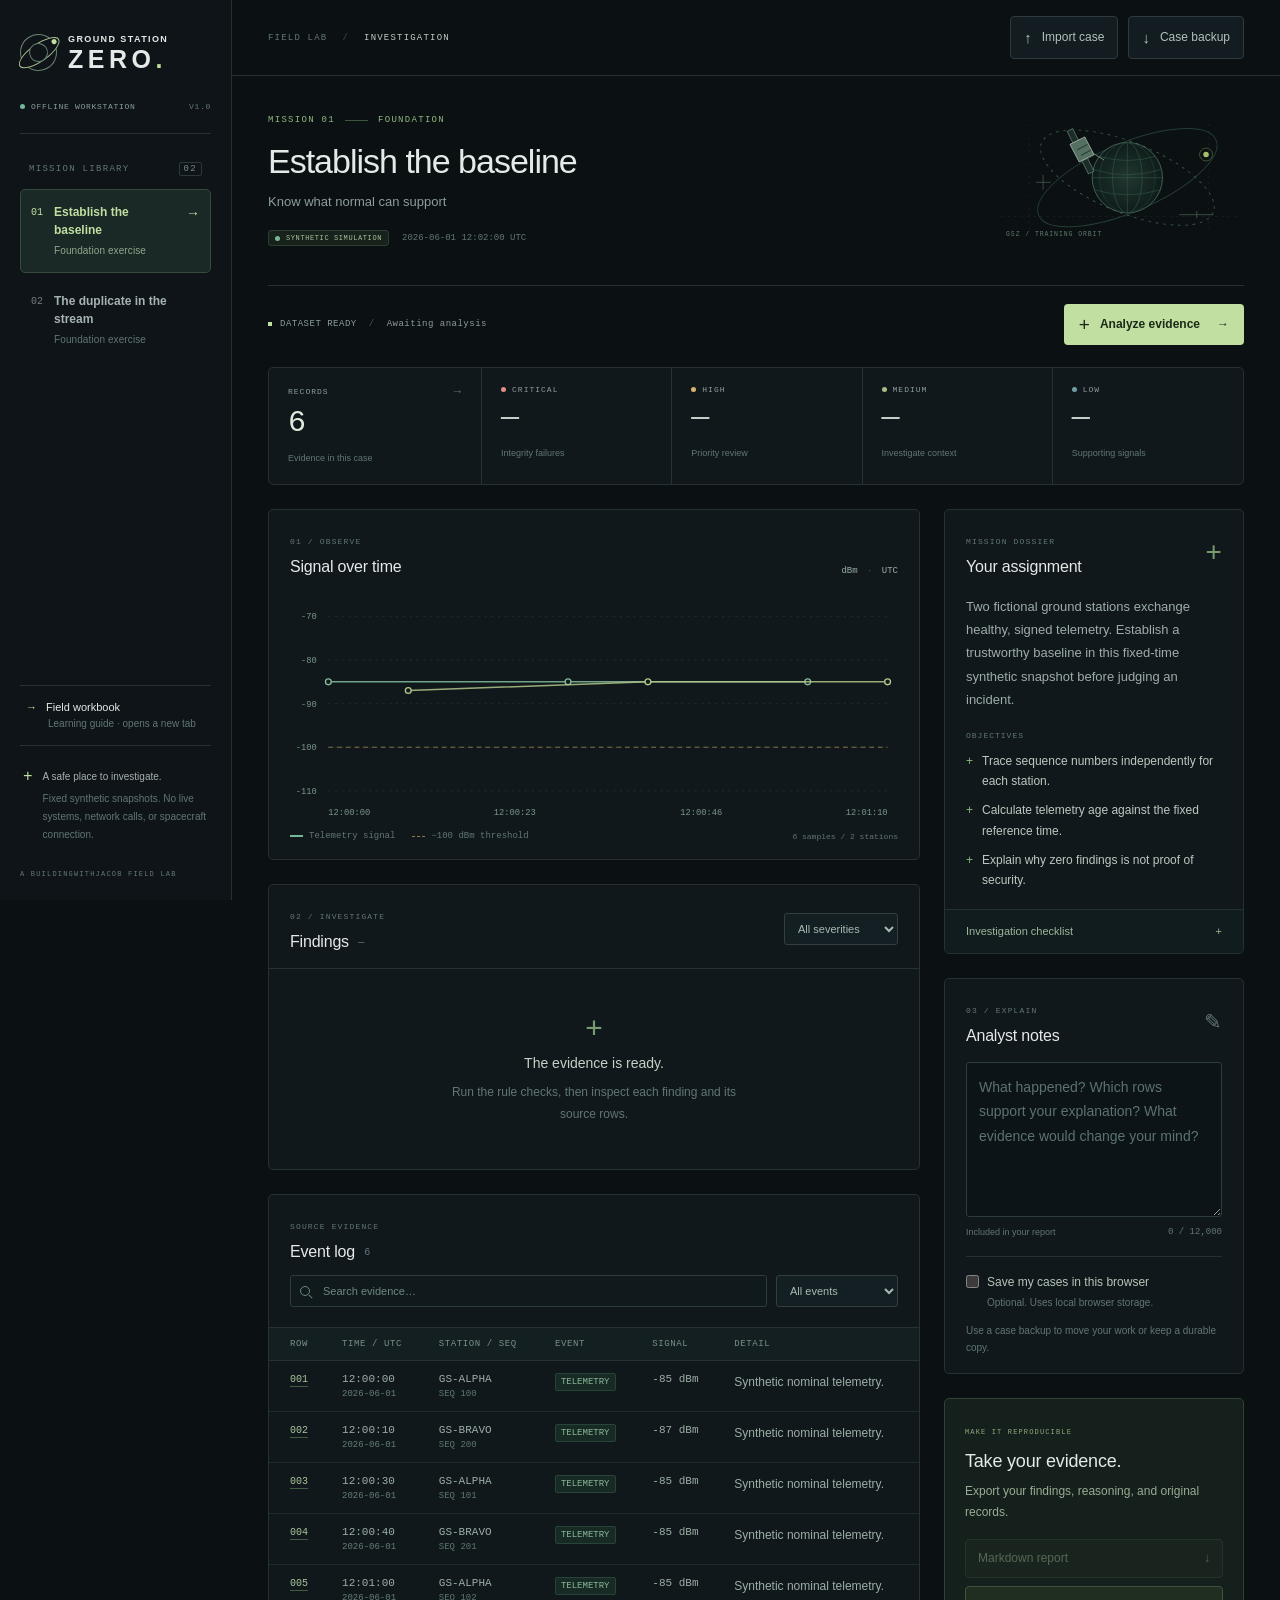
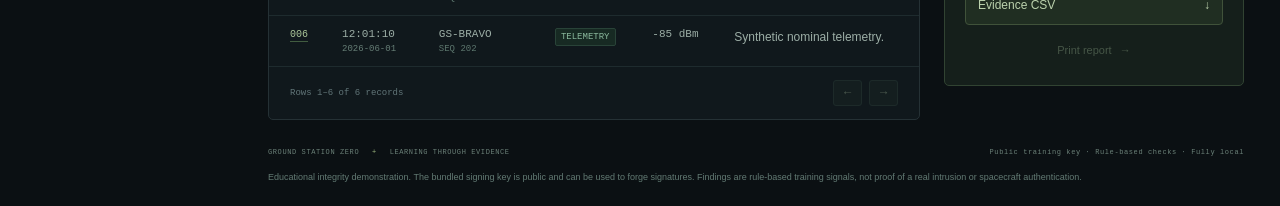
==== ground-station-zero-sample/index.html @ 4119fd0b "feat: add Ground Station Zero preview and free learning sample" ====
<!doctype html>
<html lang="en">
<head>
  <meta charset="utf-8">
  <meta name="viewport" content="width=device-width, initial-scale=1">
  <meta name="theme-color" content="#0b1013">
  <meta name="description" content="An offline, synthetic ground station security investigation lab.">
  <title>Ground Station Zero — Investigation workstation</title>
  <link rel="stylesheet" href="styles.css">
  <script src="lib/engine.js" defer></script>
  <script src="scenarios/catalog.js" defer></script>
  <script src="app.js" defer></script>
</head>
<body>
  <a class="skip-link" href="#main">Skip to investigation</a>
  <div class="app-shell">
    <aside class="sidebar" aria-label="Mission navigation">
      <a class="brand" href="#main" aria-label="Ground Station Zero, return to first mission">
        <span class="brand-mark" aria-hidden="true"><span></span></span>
        <span>GROUND STATION <strong>ZERO<span class="brand-period">.</span></strong></span>
      </a>
      <div class="workspace-label"><span class="live-dot" aria-hidden="true"></span> OFFLINE WORKSTATION <span class="version">V1.0</span></div>
      <div class="nav-heading">MISSION LIBRARY <span id="mission-count">—</span></div>
      <nav id="mission-list" aria-label="Training missions"></nav>
      <div id="imported-nav" hidden><div class="nav-heading imported-heading">YOUR CASES</div><nav id="import-list" aria-label="Imported cases"></nav></div>
      <div class="sidebar-bottom">
        <a class="resource-link" href="docs/workbook.html" target="_blank" rel="noopener"><span aria-hidden="true">→</span> Field workbook <span class="resource-note">Learning guide · opens a new tab</span></a>
        <div class="simulation-note"><span class="mini-cross" aria-hidden="true">+</span><div><strong>A safe place to investigate.</strong><p>Fixed synthetic snapshots. No live systems, network calls, or spacecraft connection.</p></div></div>
        <div class="maker">A BUILDINGWITHJACOB FIELD LAB</div>
      </div>
    </aside>

    <main id="main" class="main" tabindex="-1">
      <header class="topbar">
        <div class="breadcrumb">FIELD LAB <span>/</span> <strong>INVESTIGATION</strong></div>
        <div class="topbar-actions">
          <input type="file" id="import-file" accept="application/json,.json" hidden>
          <button class="button button-quiet" id="import-button"><span aria-hidden="true">↑</span> Import case</button>
          <button class="button button-quiet" id="backup-button"><span aria-hidden="true">↓</span> Case backup</button>
        </div>
      </header>

      <div class="content">
        <section class="mission-header" aria-labelledby="mission-title">
          <div class="mission-heading">
            <div class="eyebrow"><span id="mission-number">MISSION LIBRARY</span><span class="eyebrow-line"></span><span id="difficulty">LOADING</span></div>
            <h1 id="mission-title">Preparing workstation…</h1>
            <p id="mission-subtitle" class="mission-subtitle">Inspect the evidence. Build an explanation.</p>
            <div class="mission-badges"><span class="tag"><span class="small-dot" aria-hidden="true"></span> SYNTHETIC SIMULATION</span><span class="reference-time" id="reference-time">Fixed-time snapshot</span></div>
          </div>
          <div class="orbit" aria-hidden="true">
            <svg viewBox="0 0 270 140" xmlns="http://www.w3.org/2000/svg">
              <defs><radialGradient id="globe-fill"><stop stop-color="#253b34"/><stop offset="1" stop-color="#101e1c"/></radialGradient></defs>
              <path d="M8 114H262M38 14V133M232 14V133" stroke="#24312f" stroke-width=".7" stroke-dasharray="2 5"/>
              <ellipse cx="144" cy="72" rx="104" ry="37" fill="none" stroke="#274238" transform="rotate(-23 144 72)"/>
              <ellipse cx="144" cy="72" rx="100" ry="38" fill="none" stroke="#3d5b4b" stroke-dasharray="3 5" transform="rotate(22 144 72)"/>
              <circle cx="144" cy="72" r="38" fill="url(#globe-fill)" stroke="#5d8170" stroke-width=".8"/>
              <ellipse cx="144" cy="72" rx="16" ry="38" fill="none" stroke="#3a5b4c" stroke-width=".7"/><ellipse cx="144" cy="72" rx="30" ry="38" fill="none" stroke="#294638" stroke-width=".7"/>
              <path d="M107 63Q144 75 181 63M108 85Q144 96 180 85M114 49Q144 58 174 49" fill="none" stroke="#365a47" stroke-width=".7"/>
              <path d="M144 34V110M106 72H182" stroke="#365a47" stroke-width=".7"/>
              <path d="M79 22l6-3 7 14-6 3zM95 54l6-3 7 14-6 3z" fill="#1d3029" stroke="#729082" stroke-width=".8"/>
              <path d="M82 36l16-8 10 19-16 8z" fill="#5c7969" stroke="#c5d6cb" stroke-width=".8"/><path d="M90 42l11-6M94 48l11-6" stroke="#0e2118" stroke-width=".8"/>
              <path d="M106 45l13 8" stroke="#9ab4a4" stroke-width=".8"/>
              <circle cx="229" cy="47" r="3" fill="#b6cd75"/><circle cx="229" cy="47" r="7" fill="none" stroke="#739353" stroke-width=".6"/>
              <path d="M200 112h37M219 108v8M45 77h16M53 69v16" stroke="#526956" stroke-width=".8"/>
              <text x="13" y="135" fill="#688373" font-size="7" font-family="monospace" letter-spacing="1">GSZ / TRAINING ORBIT</text>
            </svg>
          </div>
        </section>

        <div class="status-line"><span id="case-status"><span class="status-square" aria-hidden="true"></span> DATASET READY <span class="status-divider">/</span> Awaiting analysis</span><button id="analyze-button" class="button button-primary"><span aria-hidden="true">+</span> Analyze evidence <span aria-hidden="true">→</span></button></div>
        <div id="notice" class="notice" role="status" aria-live="polite" hidden></div>
        <div id="fatal-error" class="fatal-error" role="alert" hidden></div>

        <section class="metrics" aria-label="Analysis summary">
          <div class="metric records"><div class="metric-label">RECORDS <span aria-hidden="true">→</span></div><strong id="stat-records">—</strong><span class="metric-foot">Evidence in this case</span></div>
          <div class="metric"><div class="metric-label"><span class="severity-dot critical-dot" aria-hidden="true"></span> CRITICAL</div><strong id="stat-critical">—</strong><span class="metric-foot">Integrity failures</span></div>
          <div class="metric"><div class="metric-label"><span class="severity-dot high-dot" aria-hidden="true"></span> HIGH</div><strong id="stat-high">—</strong><span class="metric-foot">Priority review</span></div>
          <div class="metric"><div class="metric-label"><span class="severity-dot medium-dot" aria-hidden="true"></span> MEDIUM</div><strong id="stat-medium">—</strong><span class="metric-foot">Investigate context</span></div>
          <div class="metric"><div class="metric-label"><span class="severity-dot low-dot" aria-hidden="true"></span> LOW</div><strong id="stat-low">—</strong><span class="metric-foot">Supporting signals</span></div>
        </section>

        <div class="investigation-grid">
          <div class="evidence-column">
            <section class="panel signal-panel" aria-labelledby="signal-title">
              <div class="panel-heading"><div><span class="section-label">01 / OBSERVE</span><h2 id="signal-title">Signal over time</h2></div><span class="panel-unit">dBm <span class="muted-dot">·</span> UTC</span></div>
              <div id="signal-chart" class="signal-chart"></div>
              <div class="chart-footer"><span><span class="chart-key" aria-hidden="true"></span> Telemetry signal</span><span><span class="threshold-key" aria-hidden="true"></span> −100 dBm threshold</span><span id="chart-count" class="chart-count"></span></div>
            </section>

            <section class="panel findings-panel" aria-labelledby="findings-title">
              <div class="panel-heading"><div><span class="section-label">02 / INVESTIGATE</span><h2 id="findings-title">Findings <span id="finding-total" class="heading-count">—</span></h2></div><label class="visually-hidden" for="severity-filter">Filter findings by severity</label><select id="severity-filter" class="small-select"><option value="all">All severities</option><option value="critical">Critical</option><option value="high">High</option><option value="medium">Medium</option><option value="low">Low</option></select></div>
              <div id="findings-list" class="findings-list"><div class="empty-state"><span class="empty-icon" aria-hidden="true">+</span><strong>The evidence is ready.</strong><p>Run the rule checks, then inspect each finding and its source rows.</p></div></div>
            </section>
          </div>

          <aside class="context-column" aria-label="Mission brief and analyst notes">
            <section class="panel brief-panel" aria-labelledby="brief-title">
              <div class="panel-heading"><div><span class="section-label">MISSION DOSSIER</span><h2 id="brief-title">Your assignment</h2></div><span class="folder-icon" aria-hidden="true">+</span></div>
              <p id="mission-brief" class="brief-text"></p>
              <h3 class="list-heading">OBJECTIVES</h3><ul id="objectives-list" class="objectives-list"></ul>
              <details class="tasks-details"><summary>Investigation checklist <span aria-hidden="true">+</span></summary><ol id="tasks-list"></ol></details>
            </section>

            <section class="panel notes-panel" aria-labelledby="notes-title">
              <div class="panel-heading"><div><span class="section-label">03 / EXPLAIN</span><h2 id="notes-title">Analyst notes</h2></div><span class="notes-icon" aria-hidden="true">✎</span></div>
              <label class="visually-hidden" for="analyst-notes">Analyst notes for the selected case</label>
              <textarea id="analyst-notes" maxlength="12000" placeholder="What happened? Which rows support your explanation? What evidence would change your mind?"></textarea>
              <div class="notes-footer"><span>Included in your report</span><span id="notes-count">0 / 12,000</span></div>
              <label class="save-choice"><input type="checkbox" id="local-save"><span>Save my cases in this browser <small>Optional. Uses local browser storage.</small></span></label>
              <p class="storage-help">Use a case backup to move your work or keep a durable copy.</p>
            </section>

            <section class="report-panel" aria-label="Evidence exports"><div><span class="section-label">MAKE IT REPRODUCIBLE</span><h2>Take your evidence.</h2><p>Export your findings, reasoning, and original records.</p></div><div class="export-buttons"><button class="button button-export" id="markdown-button" disabled><span>Markdown report</span><span aria-hidden="true">↓</span></button><button class="button button-export" id="csv-button"><span>Evidence CSV</span><span aria-hidden="true">↓</span></button><button class="print-button" id="print-button" disabled>Print report <span aria-hidden="true">→</span></button></div></section>
          </aside>

          <section class="panel events-panel" aria-labelledby="events-title">
            <div class="panel-heading events-heading"><div><span class="section-label">SOURCE EVIDENCE</span><h2 id="events-title">Event log <span class="heading-count" id="events-total">—</span></h2></div><div class="event-controls"><label class="search-label"><span aria-hidden="true">⌕</span><input id="event-search" type="search" placeholder="Search evidence…" aria-label="Search event records" maxlength="200"></label><label class="visually-hidden" for="event-type">Filter event type</label><select id="event-type" class="small-select"><option value="all">All events</option><option value="telemetry">Telemetry</option><option value="command">Command</option><option value="auth">Authentication</option><option value="analyst_note">Analyst note</option></select></div></div>
            <div id="row-focus-bar" class="row-focus-bar" hidden><span id="row-focus-description"></span><button id="clear-row-focus">Show all records <span aria-hidden="true">×</span></button></div>
            <div class="table-scroll" tabindex="0" role="region" aria-label="Event log table, scroll horizontally on small screens"><table><caption class="visually-hidden">Synthetic source records. Row links open all available fields. Times are UTC.</caption><thead><tr><th scope="col">ROW</th><th scope="col">TIME / UTC</th><th scope="col">STATION / SEQ</th><th scope="col">EVENT</th><th scope="col">SIGNAL</th><th scope="col">DETAIL</th></tr></thead><tbody id="events-body"></tbody></table></div>
            <div class="table-footer"><span id="page-description"></span><div class="pagination"><button id="previous-page" aria-label="Previous page">←</button><button id="next-page" aria-label="Next page">→</button></div></div>
          </section>
        </div>
        <footer class="content-footer"><span>GROUND STATION ZERO <span class="footer-cross">+</span> LEARNING THROUGH EVIDENCE</span><span>Public training key · Rule-based checks · Fully local</span></footer>
        <p class="scope-note">Educational integrity demonstration. The bundled signing key is public and can be used to forge signatures. Findings are rule-based training signals, not proof of a real intrusion or spacecraft authentication.</p>
      </div>
    </main>
  </div>
  <dialog id="record-dialog" aria-labelledby="record-dialog-title"><div class="dialog-heading"><div><span class="section-label">SOURCE RECORD</span><h2 id="record-dialog-title">Record detail</h2></div><button id="close-dialog" class="dialog-close" aria-label="Close record details">×</button></div><dl id="record-fields" class="record-fields"></dl><p class="dialog-note">Synthetic evidence · Row indexes in engine exports are zero-based; displayed row numbers start at 1.</p></dialog>
  <noscript><div class="fatal-error">JavaScript is required to run this offline simulation. Enable JavaScript in a current browser and reopen this file.</div></noscript>
</body>
</html>
---- ground-station-zero-sample/styles.css ----
@charset "UTF-8";
:root{color-scheme:dark;--bg:#0b1013;--sidebar:#0e1418;--panel:#10181c;--panel-alt:#121d20;--line:#253135;--text:#e4eae7;--muted:#8c9d9e;--dim:#617578;--green:#c1dfa0;--green-strong:#9bc987;--emerald:#75b798;--amber:#d8b46b;--red:#df8f83;--mono:ui-monospace,"SFMono-Regular",Consolas,"Liberation Mono",monospace;--sans:Inter,"Segoe UI",Arial,sans-serif}
*{box-sizing:border-box}html{scroll-behavior:smooth;scroll-padding-top:20px}body{margin:0;background:var(--bg);color:var(--text);font-family:var(--sans);font-size:14px;line-height:1.55}button,input,textarea,select{font:inherit}button,a,input,textarea,select,summary{-webkit-tap-highlight-color:transparent}button{cursor:pointer}button:disabled{cursor:not-allowed;opacity:.4}a{color:inherit}button,input,select,textarea{color:inherit}button:focus-visible,a:focus-visible,input:focus-visible,select:focus-visible,textarea:focus-visible,summary:focus-visible,[tabindex]:focus-visible{outline:2px solid var(--green);outline-offset:4px}button{border:0}button,select{touch-action:manipulation}button{transition:background .18s,color .18s,border-color .18s}button:hover:not(:disabled){filter:brightness(1.12)}[hidden]{display:none!important}.visually-hidden{position:absolute!important;width:1px;height:1px;margin:-1px;overflow:hidden;clip:rect(0,0,0,0);white-space:nowrap}.skip-link{position:fixed;z-index:20;top:-100px;left:20px;padding:12px 18px;background:var(--green);color:#102014;border-radius:3px}.skip-link:focus{top:15px}.app-shell{display:grid;grid-template-columns:232px minmax(0,1fr);min-height:100vh}.sidebar{padding:32px 20px 22px;background:var(--sidebar);border-right:1px solid var(--line);display:flex;flex-direction:column;position:sticky;top:0;height:100vh;min-height:690px;overflow-y:auto}.brand{display:flex;gap:11px;text-decoration:none;font-size:9px;font-weight:600;letter-spacing:1.4px;line-height:1.6}.brand strong{display:block;font-size:25px;letter-spacing:4.5px;font-weight:650;line-height:1.1}.brand-period{color:var(--green);letter-spacing:0}.brand-mark{width:37px;height:37px;border:1px solid #668170;border-radius:50%;position:relative;flex-shrink:0;transform:rotate(-35deg);margin-top:2px}.brand-mark:before{content:"";position:absolute;width:46px;height:16px;left:-6px;top:9px;border:1px solid #a7c08e;border-radius:50%;background:var(--sidebar)}.brand-mark:after{content:"";position:absolute;inset:8px;border:1px solid #668170;border-radius:50%;background:var(--sidebar)}.brand-mark span{width:5px;height:5px;border-radius:50%;background:var(--green);position:absolute;z-index:1;right:-4px;top:15px}.workspace-label{font:8px var(--mono);letter-spacing:.7px;color:var(--muted);display:flex;gap:6px;align-items:center;margin-top:28px;border-bottom:1px solid var(--line);padding-bottom:22px;white-space:nowrap}.live-dot,.small-dot{width:5px;height:5px;border-radius:50%;background:var(--emerald);display:inline-block;flex-shrink:0}.version{margin-left:auto;color:var(--dim)}.nav-heading{display:flex;justify-content:space-between;align-items:center;font:9px var(--mono);letter-spacing:1.3px;color:var(--dim);margin:28px 9px 13px}.nav-heading span{font-size:9px;color:#788a89;border:1px solid #2a393b;padding:1px 4px;border-radius:2px}.mission-button{width:100%;background:transparent;text-align:left;display:flex;align-items:flex-start;gap:11px;border:1px solid transparent;border-radius:5px;padding:13px 10px;color:#a7b3b3;margin-bottom:5px}.mission-button:hover{background:#172125}.mission-button.active{background:#1a2826;border-color:#354b3b;color:var(--green)}.mission-index{font:10px var(--mono);padding-top:4px;opacity:.65}.mission-button.active .mission-index{opacity:1}.mission-text{flex:1;min-width:0}.mission-name{display:block;font-size:12px;font-weight:550;overflow-wrap:anywhere}.mission-caption{display:block;font-size:10px;color:var(--dim);margin-top:3px;letter-spacing:.1px}.mission-button.active .mission-caption{color:#92a78d}.mission-arrow{font-size:14px;display:none}.mission-button.active .mission-arrow{display:block}.imported-heading{margin-top:21px}.sidebar-bottom{margin-top:auto;padding-top:40px}.resource-link{text-decoration:none;font-size:11px;display:block;padding:13px 6px;border-top:1px solid var(--line);border-bottom:1px solid var(--line)}.resource-link>span:first-child{margin-right:6px;color:var(--green)}.resource-note{display:block;color:var(--dim);font-size:10px;padding-left:22px}.simulation-note{display:flex;gap:10px;padding:23px 3px 21px;font-size:10px;color:var(--dim)}.simulation-note strong{color:#a5b2ae;font-size:10px;font-weight:500}.simulation-note p{line-height:1.8;margin:6px 0 0}.mini-cross{color:var(--green);font:16px var(--mono);line-height:1.1}.maker{font:7px var(--mono);letter-spacing:1.2px;color:#647977;margin-top:5px}.main{min-width:0}.topbar{height:76px;border-bottom:1px solid var(--line);display:flex;justify-content:space-between;align-items:center;padding:0 36px}.breadcrumb{font:9px var(--mono);letter-spacing:1.2px;color:var(--dim);display:flex;gap:15px}.breadcrumb strong{color:#c0cbc5;font-weight:400}.breadcrumb span{color:#3a4c4b}.topbar-actions{display:flex;gap:10px}.button{display:inline-flex;justify-content:center;align-items:center;gap:10px;white-space:nowrap;font-size:11px;border-radius:4px;padding:10px 13px;line-height:1.4}.button-quiet{color:#b4c0bb;background:#131c20;border:1px solid #2e3a3e}.button-quiet>span{font-size:15px;color:#b4c7b1}.content{max-width:1600px;margin:0 auto;padding:34px 36px 20px}.mission-header{display:flex;justify-content:space-between;gap:20px;min-height:175px;position:relative}.mission-heading{padding-top:5px;min-width:0}.eyebrow{display:flex;gap:10px;align-items:center;color:#91b880;font:9px var(--mono);letter-spacing:1.3px}.eyebrow-line{height:1px;width:23px;background:#3d573e}h1{font-size:34px;line-height:1.15;letter-spacing:-1px;font-weight:500;margin:17px 0 11px}h2{font-size:16px;font-weight:500;letter-spacing:-.2px;margin:5px 0 0;line-height:1.4}h3{font-weight:500}.mission-subtitle{color:var(--muted);margin:0;font-size:12px;max-width:600px}.mission-badges{display:flex;align-items:center;gap:13px;margin-top:18px;flex-wrap:wrap}.tag{display:inline-flex;gap:6px;align-items:center;background:#17221d;color:#a9c198;border:1px solid #2c3e30;border-radius:3px;padding:3px 6px;font:7px var(--mono);letter-spacing:.6px}.reference-time{font:9px var(--mono);color:var(--dim)}.orbit{width:250px;max-width:30%;align-self:flex-start;margin-top:1px;flex-shrink:0;opacity:.92}.orbit svg{width:100%;height:auto;display:block}.status-line{display:flex;align-items:center;justify-content:space-between;border-top:1px solid var(--line);padding-top:18px;margin-bottom:22px;gap:12px}.status-line #case-status{font:9px var(--mono);letter-spacing:.5px;color:var(--muted);display:flex;align-items:center;gap:8px;flex-wrap:wrap}.status-square{width:4px;height:4px;background:var(--green);display:inline-block}.status-divider{color:#405455;margin:0 4px}.button-primary{background:var(--green);color:#1b2a19;font-weight:600;padding:12px 15px;min-width:177px}.button-primary>span:first-child{font-size:19px;line-height:.5;font-weight:400}.button-primary>span:last-child{margin-left:7px}.notice{font-size:12px;color:#c4d7b9;background:#17251c;border:1px solid #36513a;border-left:2px solid var(--green);padding:11px 14px;border-radius:3px;margin:-4px 0 19px;overflow-wrap:anywhere}.notice.error,.fatal-error{color:#e9b1a7;background:#2a1d1b;border-color:#6a3c34}.fatal-error{border:1px solid #6a3c34;padding:20px;border-radius:4px;margin-bottom:20px}.metrics{display:grid;grid-template-columns:1.12fr repeat(4,1fr);margin-bottom:24px;border:1px solid var(--line);border-radius:5px;overflow:hidden;background:var(--panel)}.metric{padding:17px 19px;border-right:1px solid var(--line)}.metric:last-child{border:0}.metric-label{font:8px var(--mono);letter-spacing:1px;color:var(--muted);display:flex;align-items:center;gap:6px}.metric-label>span:last-child:not(.severity-dot){margin-left:auto;color:var(--dim);font-size:12px}.metric strong{display:block;font:30px var(--mono);font-weight:400;letter-spacing:-1.5px;margin:7px 0 6px;color:#dfe9dc}.metric:not(.records) strong{color:#c5d0c9}.metric-foot{font-size:9px;color:var(--dim)}.severity-dot{height:5px;width:5px;border-radius:50%;display:inline-block}.critical-dot{background:var(--red)}.high-dot{background:var(--amber)}.medium-dot{background:#a9ba82}.low-dot{background:#729ca0}.investigation-grid{display:grid;grid-template-columns:minmax(0,1fr) 300px;gap:24px;align-items:start}.evidence-column,.context-column{display:flex;flex-direction:column;gap:24px;min-width:0}.panel{background:var(--panel);border:1px solid var(--line);border-radius:5px;overflow:hidden}.panel-heading{padding:19px 21px 15px;display:flex;justify-content:space-between;align-items:center;gap:12px}.section-label{font:8px var(--mono);letter-spacing:1.15px;color:var(--dim)}.panel-unit{font:9px var(--mono);color:#9baea4;align-self:flex-end;padding-bottom:3px;white-space:nowrap}.muted-dot{color:#3f5951;padding:0 4px}.signal-chart{padding:3px 12px 0 8px;min-height:192px}.signal-chart svg{display:block;width:100%;height:auto;min-height:170px;max-height:240px;overflow:visible}.chart-footer{display:flex;gap:17px;flex-wrap:wrap;padding:7px 21px 18px;color:var(--dim);font:8px var(--mono);align-items:center}.chart-footer>span{display:flex;align-items:center;gap:6px}.chart-key{width:13px;height:2px;background:var(--emerald)}.threshold-key{width:13px;height:1px;border-top:1px dashed #917b4c}.chart-count{margin-left:auto}.heading-count{display:inline-block;color:var(--dim);font:10px var(--mono);vertical-align:middle;margin-left:5px}.small-select{background:#131f23;color:#a8b9b1;font-size:10px;border:1px solid #31403f;border-radius:3px;padding:7px 21px 7px 9px;max-width:160px;min-height:32px}.findings-panel .panel-heading{border-bottom:1px solid var(--line)}.findings-list{max-height:580px;overflow-y:auto;scrollbar-color:#3b5246 #111b1e;scrollbar-width:thin}.empty-state{padding:37px 27px;text-align:center;min-height:200px;display:flex;flex-direction:column;align-items:center;justify-content:center}.empty-icon{font-size:30px;color:#789a70;margin-bottom:10px;line-height:1}.empty-state strong{font-size:13px;font-weight:500;color:#c4d1c5}.empty-state p{color:var(--dim);font-size:11px;max-width:290px;line-height:1.8;margin:7px 0 0}.finding{padding:17px 21px;border-bottom:1px solid var(--line);position:relative}.finding:last-child{border-bottom:0}.finding-topline{display:flex;align-items:center;gap:8px;margin-bottom:8px}.severity-tag{font:7px var(--mono);letter-spacing:.7px;padding:3px 5px;border-radius:2px;background:#283126;border:1px solid #45513a;color:#b7ca93}.severity-tag.critical{background:#32211f;border-color:#634039;color:#e0a196}.severity-tag.high{background:#30291d;border-color:#57482e;color:#d7b679}.severity-tag.low{background:#1b292d;border-color:#334f55;color:#90b4ba}.finding-code{font:8px var(--mono);letter-spacing:.2px;color:var(--dim);overflow-wrap:anywhere}.finding h3{font-size:13px;margin:0 0 6px;color:#d5dfd6}.finding p{font-size:11px;line-height:1.8;color:#94a7a2;margin:0 0 11px;overflow-wrap:anywhere}.finding-evidence{display:flex;justify-content:space-between;align-items:center;gap:10px;flex-wrap:wrap;font:8px var(--mono);color:var(--dim)}.evidence-link{background:transparent;color:#adc79f;font:9px var(--mono);padding:3px 0;text-align:left}.evidence-link>span{padding-left:7px}.brief-text{padding:0 21px;color:#9dacaa;font-size:11px;line-height:1.85;margin:1px 0 19px;overflow-wrap:anywhere}.folder-icon{font:28px var(--mono);color:#789b6c;line-height:1}.list-heading{font:8px var(--mono);color:var(--dim);letter-spacing:1px;padding:0 21px;margin:0 0 11px}.objectives-list{list-style:none;padding:0 21px;margin:0 0 18px}.objectives-list li{color:#bcc8bf;font-size:11px;display:flex;gap:9px;margin:9px 0;line-height:1.7}.objectives-list li:before{content:"+";color:#88b577;flex-shrink:0;font-size:12px}.tasks-details{border-top:1px solid var(--line);background:#111c1e}.tasks-details summary{cursor:pointer;list-style:none;font-size:10px;padding:13px 21px;color:#9fb697;display:flex;justify-content:space-between}.tasks-details summary::-webkit-details-marker{display:none}.tasks-details[open] summary>span{transform:rotate(45deg)}.tasks-details ol{padding:0 21px 12px 35px;margin:0;color:#98aaa3;font-size:11px;line-height:1.8}.tasks-details li{padding-left:3px;margin-bottom:8px}.notes-icon{font-size:21px;color:var(--dim)}.notes-panel textarea{resize:vertical;display:block;width:calc(100% - 42px);min-height:155px;max-height:520px;margin:0 21px;background:#0c1417;border:1px solid #2b3c3b;border-radius:3px;padding:12px;color:#c2d0c4;font-size:11px;line-height:1.85;overflow-wrap:anywhere}.notes-panel textarea::placeholder{color:#5c7272}.notes-footer{display:flex;justify-content:space-between;padding:9px 21px 16px;font-size:8px;color:var(--dim);gap:5px}.notes-footer>span:last-child{font-family:var(--mono);white-space:nowrap}.save-choice{display:flex;gap:8px;font-size:10px;margin:0 21px;padding-top:16px;border-top:1px solid var(--line);color:#b4c5b8;cursor:pointer}.save-choice input{accent-color:var(--green);width:13px;height:13px;margin:2px 0 0;flex-shrink:0}.save-choice small{display:block;font-size:9px;color:var(--dim);margin-top:3px}.storage-help{color:var(--dim);font-size:9px;line-height:1.7;padding:0 21px;margin:12px 0 17px}.report-panel{background:#151f1b;border:1px solid #314332;border-radius:5px;padding:20px}.report-panel .section-label{color:#91aa7d;font-size:7px}.report-panel h2{font-size:18px;margin-top:8px}.report-panel p{font-size:10px;line-height:1.8;color:#98ac95;margin:7px 0 15px}.export-buttons{display:flex;flex-direction:column;gap:8px}.button-export{background:#202e22;color:#bbd2ad;border:1px solid #40523a;padding:10px 12px;display:flex;justify-content:space-between;font-size:10px}.print-button{background:transparent;color:#90a98a;font-size:9px;text-align:center;padding:6px;margin-top:3px}.print-button span{margin-left:5px}.events-panel{grid-column:1 / -1}.events-heading{padding-bottom:20px}.event-controls{display:flex;gap:9px;align-items:center}.search-label{display:flex;gap:7px;align-items:center;background:#10191c;border:1px solid #2c3c3e;border-radius:3px;color:#6d8981;padding:5px 9px;height:32px}.search-label>span{font-size:19px;line-height:1}.search-label input{width:145px;background:transparent;border:0;font-size:10px;outline:0;min-width:0}.search-label input::placeholder{color:#6f8882}.search-label:focus-within{outline:2px solid var(--green);outline-offset:3px}.search-label input:focus-visible{outline:0}.row-focus-bar{padding:10px 21px;background:#1c2a21;display:flex;justify-content:space-between;gap:10px;color:#b5c7a6;font-size:10px;border-top:1px solid #314a34}.row-focus-bar button{font-size:10px;color:var(--green);background:transparent}.row-focus-bar button span{margin-left:6px}.table-scroll{overflow-x:auto;scrollbar-color:#3c5447 #111b1e;scrollbar-width:thin}table{width:100%;border-collapse:collapse;font-size:10px;text-align:left;white-space:nowrap}thead{background:#141f22;border-top:1px solid var(--line);border-bottom:1px solid var(--line)}th{font:8px var(--mono);font-weight:400;color:#789088;letter-spacing:.6px;padding:11px 15px}td{padding:12px 15px;border-bottom:1px solid #1e2b2e;color:#9caea6;font:10px var(--mono);vertical-align:top}th:first-child,td:first-child{padding-left:21px}th:last-child,td:last-child{padding-right:21px}td:last-child{font-family:var(--sans);white-space:normal;min-width:160px;max-width:340px;overflow-wrap:anywhere;line-height:1.6}.row-number{background:transparent;font:9px var(--mono);color:#abc699;padding:0;text-decoration:underline;text-decoration-color:#415c40;text-underline-offset:4px}.row-date{font-size:8px;color:#667e76;display:block;margin-top:4px}.station-seq{font-size:9px}.sequence{color:#5d776e}.event-tag{font:8px var(--mono);color:#8ab99d;background:#172a23;padding:3px 5px;border:1px solid #294338;border-radius:2px;display:inline-block}.event-tag.command{color:#cbb479;background:#29271c;border-color:#4b432e}.event-tag.auth{color:#b1afcb;background:#232331;border-color:#3d3b52}.event-tag.analyst_note{color:#91b6c0;background:#18282e;border-color:#2e4851}.signal-low{color:#d3b271}.table-footer{display:flex;justify-content:space-between;align-items:center;padding:13px 21px;color:var(--dim);font:9px var(--mono);gap:12px}.pagination{display:flex;gap:7px}.pagination button{font-size:12px;color:#a5bc9a;background:#1c2927;border:1px solid #334840;border-radius:3px;width:29px;height:26px}.table-empty td{text-align:center;padding:25px;white-space:normal;color:var(--dim)}.content-footer{display:flex;justify-content:space-between;gap:10px;flex-wrap:wrap;font:7px var(--mono);letter-spacing:.6px;color:#6b8078;margin-top:28px}.footer-cross{padding:0 8px;color:#99b37d}.scope-note{font-size:9px;color:#627a73;line-height:1.8;margin:13px 0 0;max-width:970px}dialog{background:#101a1d;color:var(--text);border:1px solid #415649;border-radius:6px;max-width:670px;width:calc(100% - 36px);padding:25px;max-height:85vh;box-shadow:0 20px 90px #0008}dialog::backdrop{background:#03080ac4;backdrop-filter:blur(4px)}.dialog-heading{display:flex;align-items:center;justify-content:space-between;gap:12px}.dialog-close{background:#1e2e28;border:1px solid #3a5142;color:#c0d6b7;width:33px;height:33px;font-size:23px;line-height:1;border-radius:3px}.record-fields{display:grid;grid-template-columns:120px 1fr;border-top:1px solid var(--line);margin-top:22px;max-height:55vh;overflow:auto}.record-fields dt,.record-fields dd{border-bottom:1px solid var(--line);padding:11px 6px;margin:0;font:11px var(--mono);overflow-wrap:anywhere;min-width:0}.record-fields dt{color:#7b9a8b;font-size:10px}.record-fields dd{color:#c1cec4;white-space:pre-wrap}.dialog-note{font-size:10px;color:var(--dim);margin:17px 0 0}.chart-placeholder{font-size:11px;text-align:center;color:var(--dim);padding:65px 20px}.print-notes{display:none}
@media(min-width:1650px){.investigation-grid{grid-template-columns:minmax(0,1fr) 340px}.metric{padding:20px 24px}.signal-chart svg{max-height:280px}.signal-chart{min-height:230px}.orbit{width:280px}.mission-header{min-height:190px}}
@media(max-width:1200px){.app-shell{grid-template-columns:204px minmax(0,1fr)}.sidebar{padding:28px 14px 20px}.brand strong{font-size:23px}.brand{font-size:8px;gap:8px}.brand-mark{width:33px;height:33px}.brand-mark:before{width:42px;top:8px}.brand-mark:after{inset:7px}.brand-mark span{top:14px}.workspace-label{font-size:7px}.topbar{padding:0 25px}.content{padding:28px 25px 20px}.investigation-grid{grid-template-columns:minmax(0,1fr) 270px;gap:18px}.context-column,.evidence-column{gap:18px}.panel-heading{padding-left:17px;padding-right:17px}.metric{padding:16px 13px}.metric-label{font-size:7px;letter-spacing:.6px}.metric-foot{font-size:8px}.mission-header{min-height:175px}h1{font-size:30px}.orbit{max-width:28%;margin-top:18px}.chart-footer{gap:9px;padding-left:17px;padding-right:17px}.chart-count{display:none!important}.findings-list{max-height:610px}.search-label input{width:120px}.reference-time{font-size:8px}.brief-text,.list-heading{padding-left:17px;padding-right:17px}.objectives-list{padding:0 17px}.notes-panel textarea{margin:0 17px;width:calc(100% - 34px)}.notes-footer{padding-left:17px;padding-right:17px}.save-choice{margin-left:17px;margin-right:17px}.storage-help{padding-left:17px;padding-right:17px}.finding{padding-left:17px;padding-right:17px}}
@media(max-width:1030px){.investigation-grid{grid-template-columns:minmax(0,1fr) 250px;gap:16px}.content{padding-left:20px;padding-right:20px}.topbar{padding:0 20px}.app-shell{grid-template-columns:190px minmax(0,1fr)}.sidebar{padding-left:12px;padding-right:12px}.brand{font-size:7px;letter-spacing:1px}.brand strong{font-size:22px}.brand-mark{width:29px;height:29px}.brand-mark:before{width:36px;height:13px;left:-5px;top:7px}.brand-mark:after{inset:6px}.brand-mark span{top:11px}.workspace-label{letter-spacing:.2px;gap:4px}.mission-button{gap:8px;padding:12px 7px}.mission-name{font-size:11px}.mission-caption{font-size:9px}.orbit{display:none}.mission-header{min-height:170px}.metrics{grid-template-columns:1.05fr repeat(4,1fr)}.metric{padding:14px 10px}.metric-foot{font-size:7px}.metric-label{font-size:7px;letter-spacing:0}.metric strong{font-size:27px}.panel-heading{padding-left:14px;padding-right:14px}.small-select{font-size:9px;max-width:127px;padding-left:7px}.findings-panel .panel-heading{align-items:flex-start}.findings-panel .small-select{margin-top:12px}.chart-footer{font-size:7px;gap:11px;justify-content:space-between;padding-left:14px;padding-right:14px}.chart-footer>span{gap:4px}.signal-chart{padding-left:2px;padding-right:7px;min-height:180px}.signal-chart svg{min-height:170px}.finding-code{font-size:7px}.event-controls{gap:6px}.search-label input{width:115px}.breadcrumb{font-size:8px;gap:10px}.button-quiet{font-size:10px;padding:8px 10px}.brief-text,.objectives-list li{font-size:10px}}
@media(max-width:900px){.app-shell{grid-template-columns:180px minmax(0,1fr)}.investigation-grid{grid-template-columns:1fr}.evidence-column{grid-column:1}.context-column{grid-row:auto;display:grid;grid-template-columns:1fr 1fr;gap:16px}.report-panel{grid-column:1 / -1;display:flex;justify-content:space-between;align-items:center;gap:25px}.report-panel p{margin-bottom:0;max-width:240px}.report-panel h2{font-size:17px}.export-buttons{min-width:220px}.events-panel{grid-row:2}.brief-text,.objectives-list li{font-size:11px}.mission-header{min-height:160px}.mission-subtitle{font-size:11px}.orbit{display:none}.metric-label{font-size:7px;letter-spacing:.4px}.metric strong{font-size:26px}.metric-foot{display:none}.metric{padding:14px 11px}.metrics{margin-bottom:18px}.metric strong{margin-bottom:0}.sidebar{padding-left:10px;padding-right:10px}.brand{font-size:7px;gap:7px}.brand strong{font-size:20px}.brand-mark{width:26px;height:26px}.brand-mark:before{width:34px;height:12px;top:6px}.brand-mark span{top:10px}.brand-mark:after{inset:5px}.workspace-label{font-size:6px}.version{font-size:7px}.nav-heading{font-size:8px;letter-spacing:1px}.mission-button{gap:7px}.mission-index{font-size:9px}.mission-name{font-size:10px}.mission-caption{font-size:8px}.sidebar-bottom{padding-top:25px}.simulation-note{padding-left:0;padding-right:0;gap:7px;font-size:9px}.simulation-note strong{font-size:9px}.maker{font-size:6px;letter-spacing:.9px}.topbar{height:65px}.content{padding-top:25px}.topbar-actions{gap:7px}.breadcrumb{font-size:7px;gap:8px}.button-quiet{font-size:9px;padding:8px}.button-quiet>span{font-size:13px}.panel-heading{padding:18px}.signal-chart{padding:3px 15px 0 5px}.signal-chart svg{min-height:190px;max-height:230px}.signal-chart{min-height:210px}.chart-footer{justify-content:flex-start;gap:20px;padding-left:20px;padding-right:20px;font-size:8px}.chart-count{display:flex!important;margin-left:auto}.findings-list{max-height:450px}.finding{padding:17px 20px}.finding-code{font-size:8px}.events-heading{flex-wrap:wrap}.event-controls{gap:8px}.search-label input{width:150px}.context-column .panel{height:100%}.record-fields{grid-template-columns:110px 1fr}}
@media(max-width:650px){.app-shell{display:block}.sidebar{position:relative;height:auto;min-height:0;padding:20px 18px 0;border-right:0;border-bottom:1px solid var(--line);overflow:visible}.brand{font-size:8px;gap:10px;align-items:center}.brand strong{font-size:22px;letter-spacing:4px}.brand-mark{width:31px;height:31px}.brand-mark:before{width:39px;height:14px;top:8px}.brand-mark:after{inset:6px}.brand-mark span{top:12px}.workspace-label{position:absolute;right:18px;top:22px;border:0;margin:0;padding:0;font-size:6px;letter-spacing:.1px;display:block;text-align:right;line-height:1.8}.workspace-label .live-dot{width:4px;height:4px;margin-right:4px}.version{display:block;font-size:8px}.nav-heading{margin:23px 0 10px;font-size:7px;letter-spacing:1px}.nav-heading span{font-size:8px;padding:0 3px}#mission-list,#import-list{display:flex;overflow-x:auto;gap:7px;padding-bottom:13px;scrollbar-width:thin;scrollbar-color:#3c5545 transparent}.mission-button{width:auto;min-width:147px;padding:10px 9px;margin:0;gap:7px;flex-shrink:0;max-width:220px;background:#121d20;border-color:#263636}.mission-button.active{border-color:#556a46;background:#1b2b24}.mission-name{font-size:10px;white-space:nowrap;overflow:hidden;text-overflow:ellipsis}.mission-caption{font-size:8px}.mission-index{font-size:8px;padding-top:3px}.mission-arrow{font-size:11px}.sidebar-bottom{display:none}.imported-heading{margin-top:2px}.topbar{height:60px;padding:0 18px}.breadcrumb{font-size:7px;letter-spacing:.3px;gap:7px}.topbar-actions{gap:6px}.button-quiet{font-size:9px;gap:5px;padding:7px 8px}.button-quiet>span{font-size:13px}.content{padding:23px 18px 18px}.eyebrow{font-size:8px;letter-spacing:.8px;gap:8px}h1{font-size:29px;letter-spacing:-.7px;margin-top:14px;margin-bottom:9px}.mission-subtitle{font-size:11px;line-height:1.7}.mission-header{min-height:0;padding-bottom:23px}.mission-heading{padding:0}.mission-badges{margin-top:14px;gap:10px}.reference-time{font-size:7px}.tag{font-size:6px;letter-spacing:.5px}.status-line{margin-bottom:18px;padding-top:16px;align-items:center;gap:8px}.status-line #case-status{font-size:7px;letter-spacing:.2px;max-width:145px;gap:5px}.status-divider{margin:0 2px}.button-primary{min-width:0;padding:11px 10px;font-size:10px;gap:6px}.button-primary>span:last-child{margin-left:4px}.metrics{grid-template-columns:repeat(4,1fr);margin-bottom:18px}.metric.records{grid-column:1 / -1;border-right:0;border-bottom:1px solid var(--line);display:flex;align-items:center;padding:10px 14px;gap:15px}.metric.records .metric-label{font-size:8px;gap:9px}.metric.records .metric-label>span{display:none}.metric.records strong{font-size:20px;margin:0;letter-spacing:-.5px}.metric.records .metric-foot{display:block;margin-left:auto;font-size:8px}.metric{padding:13px 12px}.metric-label{font-size:6px;letter-spacing:.5px;gap:5px}.metric strong{font-size:25px;margin-top:6px;letter-spacing:-1px}.metric:not(.records):last-child{border:0}.investigation-grid,.evidence-column{gap:18px}.panel-heading{padding:17px 16px 14px}h2{font-size:15px}.section-label{font-size:7px}.panel-unit{font-size:8px}.signal-chart{padding:0 9px 0 0;min-height:180px}.signal-chart svg{min-height:170px;max-height:210px}.chart-footer{font-size:7px;gap:15px;padding:7px 16px 16px}.chart-count{display:none!important}.small-select{font-size:9px;max-width:130px;min-height:31px}.findings-panel .small-select{margin-top:8px}.finding{padding:16px}.finding h3{font-size:12px}.finding p{font-size:11px}.finding-code{font-size:7px}.finding-evidence{font-size:7px}.empty-state{padding:30px 20px;min-height:180px}.events-heading{gap:14px}.event-controls{width:100%;gap:8px}.search-label{flex:1}.search-label input{width:100%}.event-controls .small-select{flex-shrink:0}.events-heading{padding-bottom:16px}th,td{padding-left:12px;padding-right:12px}th:first-child,td:first-child{padding-left:16px}.table-footer{padding:12px 16px;font-size:8px}.table-scroll{max-height:520px}.row-focus-bar{padding:10px 16px;align-items:center;font-size:9px}.row-focus-bar button{font-size:9px;white-space:nowrap}.context-column{display:flex;gap:18px}.brief-text,.list-heading,.objectives-list{padding-left:16px;padding-right:16px}.brief-text{font-size:11px}.tasks-details summary{padding-left:16px;padding-right:16px}.tasks-details ol{padding-left:30px;padding-right:16px}.notes-panel textarea{margin:0 16px;width:calc(100% - 32px);min-height:160px}.notes-footer{padding-left:16px;padding-right:16px;font-size:8px}.save-choice{margin-left:16px;margin-right:16px;font-size:11px}.save-choice small{font-size:10px}.storage-help{padding-left:16px;padding-right:16px;font-size:10px}.report-panel{display:block;padding:19px}.report-panel p{max-width:none;font-size:11px;margin-bottom:15px}.export-buttons{min-width:0}.button-export{font-size:11px;padding:11px 12px}.print-button{font-size:10px}.content-footer{font-size:6px;letter-spacing:.3px;gap:8px;margin-top:25px}.scope-note{font-size:9px;line-height:1.8;margin-top:12px}.notice{font-size:11px}.record-fields{grid-template-columns:100px 1fr}.record-fields dt,.record-fields dd{font-size:10px}.dialog-note{font-size:9px}dialog{padding:20px}}
@media(prefers-reduced-motion:reduce){html{scroll-behavior:auto}*{transition:none!important}}
@media print{color-scheme:light;:root{--bg:white;--panel:white;--text:#17251b;--muted:#45594b;--dim:#59685e;--line:#c6cec8;--green:#375b2a}body{background:white;color:#17251b;font-size:11px}.app-shell{display:block}.sidebar,.topbar,.status-line button,.topbar-actions,.notice,.event-controls,.pagination,.small-select,.save-choice,.storage-help,.report-panel,.tasks-details summary>span,.content-footer,.scope-note,.skip-link,.notes-footer,dialog,.row-focus-bar,.print-button{display:none!important}.content{padding:0;max-width:none}.mission-header{min-height:140px}.mission-heading{padding:0}.orbit{display:block;width:220px;max-width:30%}h1{font-size:28px}.tag{background:white;color:#36572c;border-color:#a4b79b}.mission-subtitle{color:#45594b}.status-line{padding-top:10px;margin-bottom:15px}.status-line #case-status{color:#365b3b;font-size:9px}.metrics{margin-bottom:15px}.metric{padding:10px 13px}.metric strong,.metric:not(.records) strong{color:#263c2a;font-size:26px}.metric-label,.metric-foot{color:#425647}.metric-foot{display:block;font-size:8px}.investigation-grid{display:block}.evidence-column,.context-column{display:block}.panel{margin:0 0 15px;break-inside:avoid;overflow:visible;background:white;border-color:#c6cec8}.panel-heading{padding:13px 16px}.section-label{color:#5f745e}.signal-panel{max-height:310px}.signal-chart svg{max-height:200px;min-height:0}.signal-chart{min-height:0}.chart-footer{color:#50694f;font-size:8px}.findings-list{max-height:none;overflow:visible}.finding{break-inside:avoid}.finding h3{color:#263c2a}.finding p,.finding-evidence,.finding-code{color:#465d4b}.severity-tag{print-color-adjust:exact;-webkit-print-color-adjust:exact}.evidence-link{color:#365c2c}.context-column{margin-top:15px}.brief-text,.objectives-list li,.tasks-details ol{color:#374d3d}.brief-panel{break-inside:auto}.tasks-details{background:white}.tasks-details:not([open])>ol{display:block}.tasks-details summary{color:#304b30}.notes-panel textarea{display:none}.print-notes{display:block;white-space:pre-wrap;overflow-wrap:anywhere;padding:0 16px 17px;color:#293e2e;font-size:11px}.events-panel{break-inside:auto}.table-scroll{overflow:visible;max-height:none}table{font-size:9px;white-space:normal}thead{display:table-header-group;background:#eef2ee;print-color-adjust:exact;-webkit-print-color-adjust:exact}tr{break-inside:avoid}td,th{padding:7px 8px;color:#304a36;font-size:8px}td:last-child{font-size:9px;min-width:120px;max-width:none}.row-number{color:#2b512c}.sequence,.row-date{color:#536c56}.event-tag{background:white;color:#375d3f;border-color:#bacabd}.table-footer{font-size:8px;color:#45604a}.empty-state strong,.empty-state p{color:#405746}.reference-time{color:#4b6451}@page{margin:16mm}}

/* Reading sizes: small type is reserved for labels and supporting metadata. */
@media screen {
  .mission-name{font-size:12px}.mission-caption{font-size:10px}.mission-subtitle{font-size:13px}
  .brief-text{font-size:13px;line-height:1.8}.objectives-list li,.tasks-details ol{font-size:12px}.tasks-details summary{font-size:11px}
  .finding h3{font-size:14px}.finding p{font-size:12px;line-height:1.8}.finding-evidence{font-size:10px}.evidence-link{font-size:11px}
  .finding-code{font-size:9px}.severity-tag{font-size:8px}.empty-state strong{font-size:14px}.empty-state p{font-size:12px}
  .notes-panel textarea{font-size:14px;line-height:1.75}.notes-footer{font-size:9px}.save-choice{font-size:12px}.save-choice small,.storage-help{font-size:10px}
  .report-panel p{font-size:12px}.button-export{font-size:12px}.print-button{font-size:11px}
  td{font-size:11px}td:last-child{font-size:12px}.station-seq{font-size:11px}.event-tag{font-size:9px}.row-number{font-size:10px}.row-date{font-size:9px}
  th{font-size:9px}.search-label input,.small-select{font-size:11px}.chart-footer{font-size:9px}.chart-count{font-size:8px}
  .record-fields dt,.record-fields dd{font-size:12px}.dialog-note{font-size:11px}.row-focus-bar,.row-focus-bar button{font-size:11px}
  .mission-button{min-height:62px}.search-label{min-width:0}.button-quiet,.button-primary{font-size:12px}
}
@media screen and (max-width:650px){
  .mission-button{min-height:57px;min-width:175px}.mission-name{font-size:11px}.mission-caption{font-size:9px}.button-quiet{font-size:10px}.button-primary{font-size:11px}
  .mission-subtitle{font-size:13px}.reference-time{font-size:8px}.tag{font-size:7px}.chart-footer{font-size:8px}.record-fields dt,.record-fields dd{font-size:11px}
  .table-footer{font-size:9px}.finding-code{font-size:8px}.chart-footer{gap:10px}.row-focus-bar,.row-focus-bar button{font-size:10px}
}

/* Keep the evidence flowing beside the mission dossier on wide screens. */
@media screen and (min-width:901px){.context-column{grid-column:2;grid-row:1 / span 2}.events-panel{grid-column:1;grid-row:2}.events-heading{flex-wrap:wrap}.events-heading .event-controls{width:100%}.events-heading .search-label{flex:1}.events-heading .search-label input{width:100%}}
.search-label>span{font-size:0;width:10px;height:10px;border:1px solid currentColor;border-radius:50%;position:relative;margin-right:4px;flex-shrink:0}.search-label>span:after{content:"";position:absolute;width:5px;height:1px;background:currentColor;transform:rotate(45deg);right:-4px;bottom:-2px}
@media print{.scope-note{display:block!important;font-size:9px;color:#4b5c4e;margin-top:18px}.record-fields{max-height:none}}
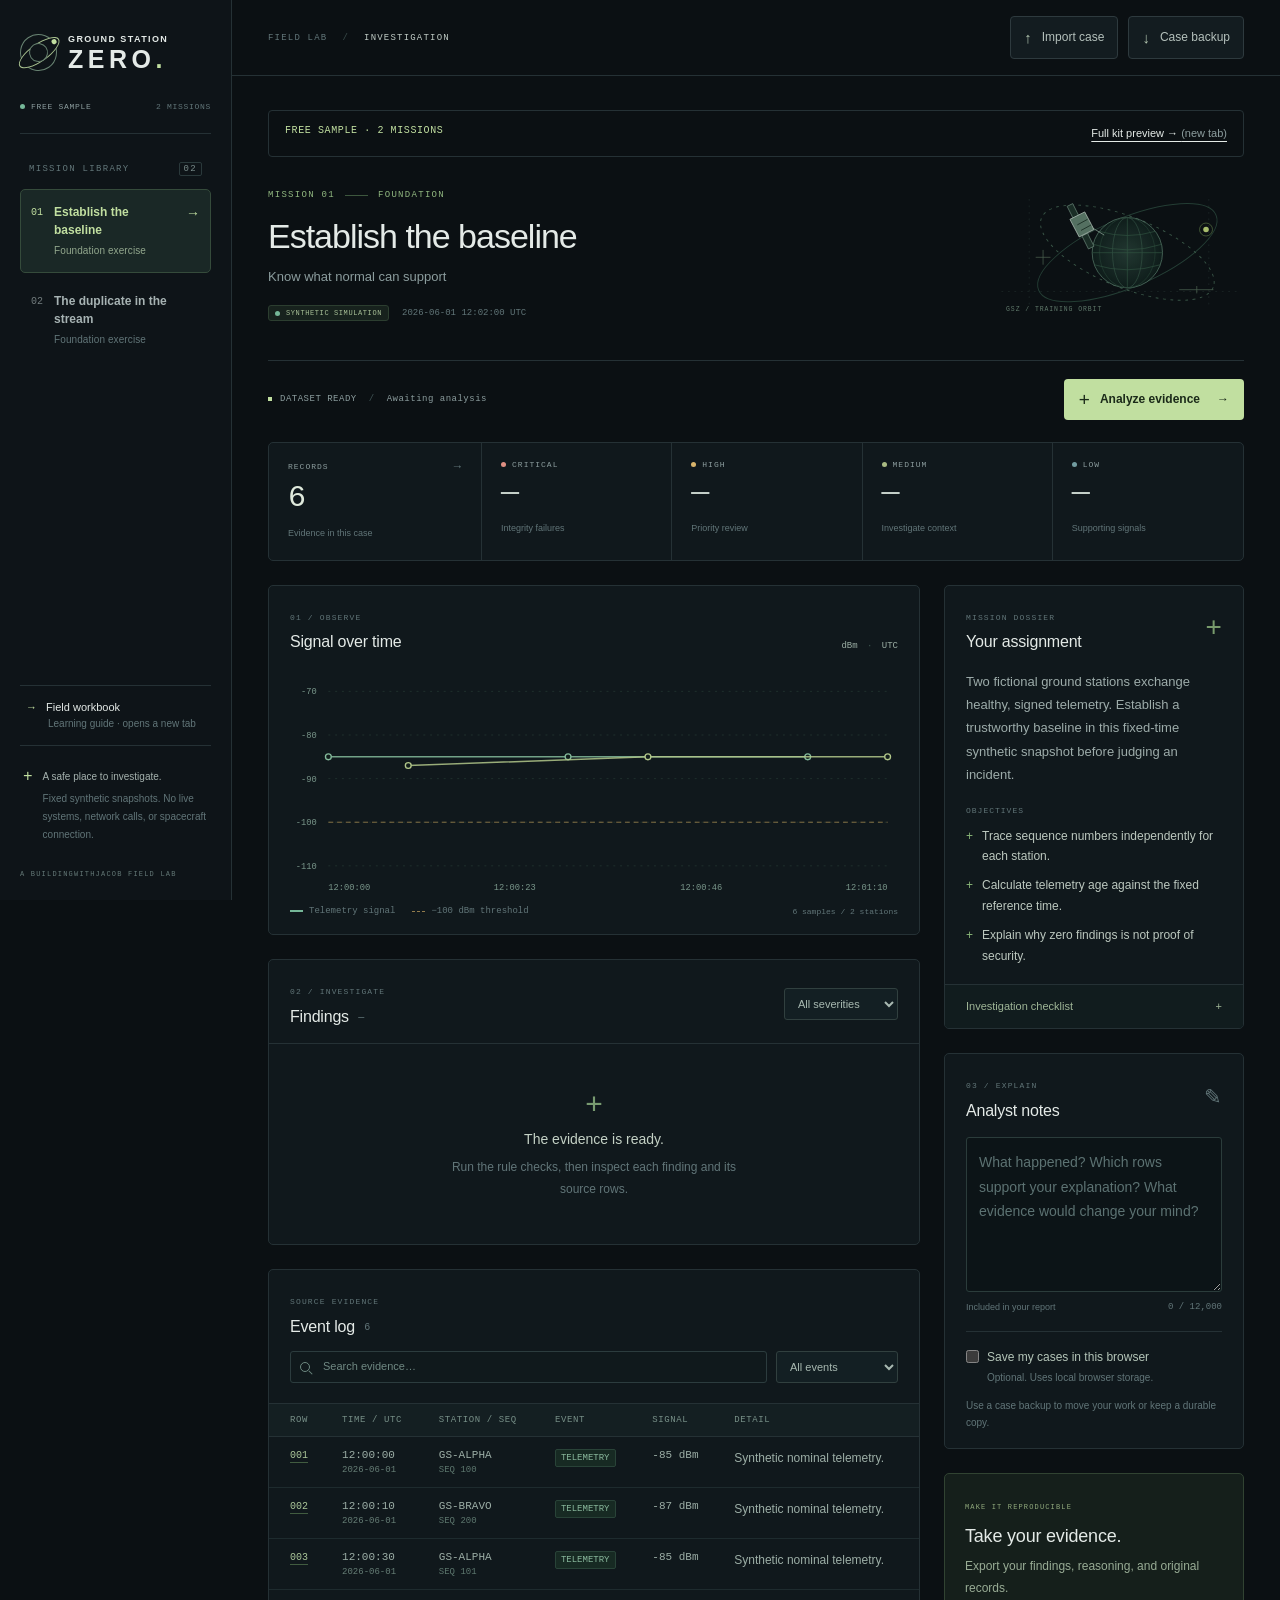
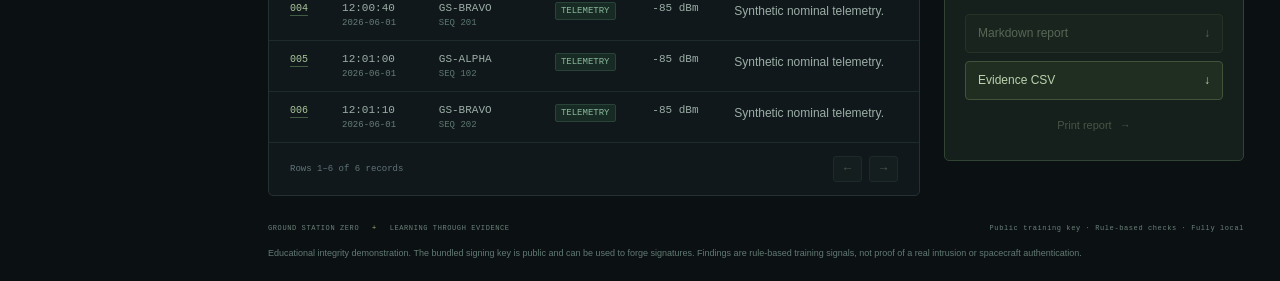
==== commit 9a1a998f: "Add replay investigation guide and improve free sample discovery" ====
--- a/ground-station-zero-sample/index.html
+++ b/ground-station-zero-sample/index.html
@@ -5,11 +5,12 @@
   <meta name="viewport" content="width=device-width, initial-scale=1">
   <meta name="theme-color" content="#0b1013">
   <meta name="description" content="An offline, synthetic ground station security investigation lab.">
-  <title>Ground Station Zero — Investigation workstation</title>
+  <title>Ground Station Zero — Free sample workstation</title>
   <link rel="stylesheet" href="styles.css">
   <script src="lib/engine.js" defer></script>
   <script src="scenarios/catalog.js" defer></script>
   <script src="app.js" defer></script>
+<style>.sample-edition{display:flex;flex-wrap:wrap;justify-content:space-between;gap:12px;margin:0 0 28px;padding:14px 16px;border:1px solid var(--line);border-radius:4px;font-size:11px}.sample-edition strong{color:var(--green);font:10px var(--mono);letter-spacing:.6px}.sample-edition a{color:var(--text);text-underline-offset:4px}.sample-edition a span{color:var(--muted)}</style>
 </head>
 <body>
   <a class="skip-link" href="#main">Skip to investigation</a>
@@ -19,7 +20,7 @@
         <span class="brand-mark" aria-hidden="true"><span></span></span>
         <span>GROUND STATION <strong>ZERO<span class="brand-period">.</span></strong></span>
       </a>
-      <div class="workspace-label"><span class="live-dot" aria-hidden="true"></span> OFFLINE WORKSTATION <span class="version">V1.0</span></div>
+      <div class="workspace-label"><span class="live-dot" aria-hidden="true"></span> FREE SAMPLE <span class="version">2 MISSIONS</span></div>
       <div class="nav-heading">MISSION LIBRARY <span id="mission-count">—</span></div>
       <nav id="mission-list" aria-label="Training missions"></nav>
       <div id="imported-nav" hidden><div class="nav-heading imported-heading">YOUR CASES</div><nav id="import-list" aria-label="Imported cases"></nav></div>
@@ -41,6 +42,7 @@
       </header>
 
       <div class="content">
+        <p class="sample-edition"><strong>FREE SAMPLE · 2 MISSIONS</strong><a href="https://buildingwithjacob.dev/ground-station-zero.html" target="_blank" rel="noopener">Full kit preview → <span>(new tab)</span></a></p>
         <section class="mission-header" aria-labelledby="mission-title">
           <div class="mission-heading">
             <div class="eyebrow"><span id="mission-number">MISSION LIBRARY</span><span class="eyebrow-line"></span><span id="difficulty">LOADING</span></div>
